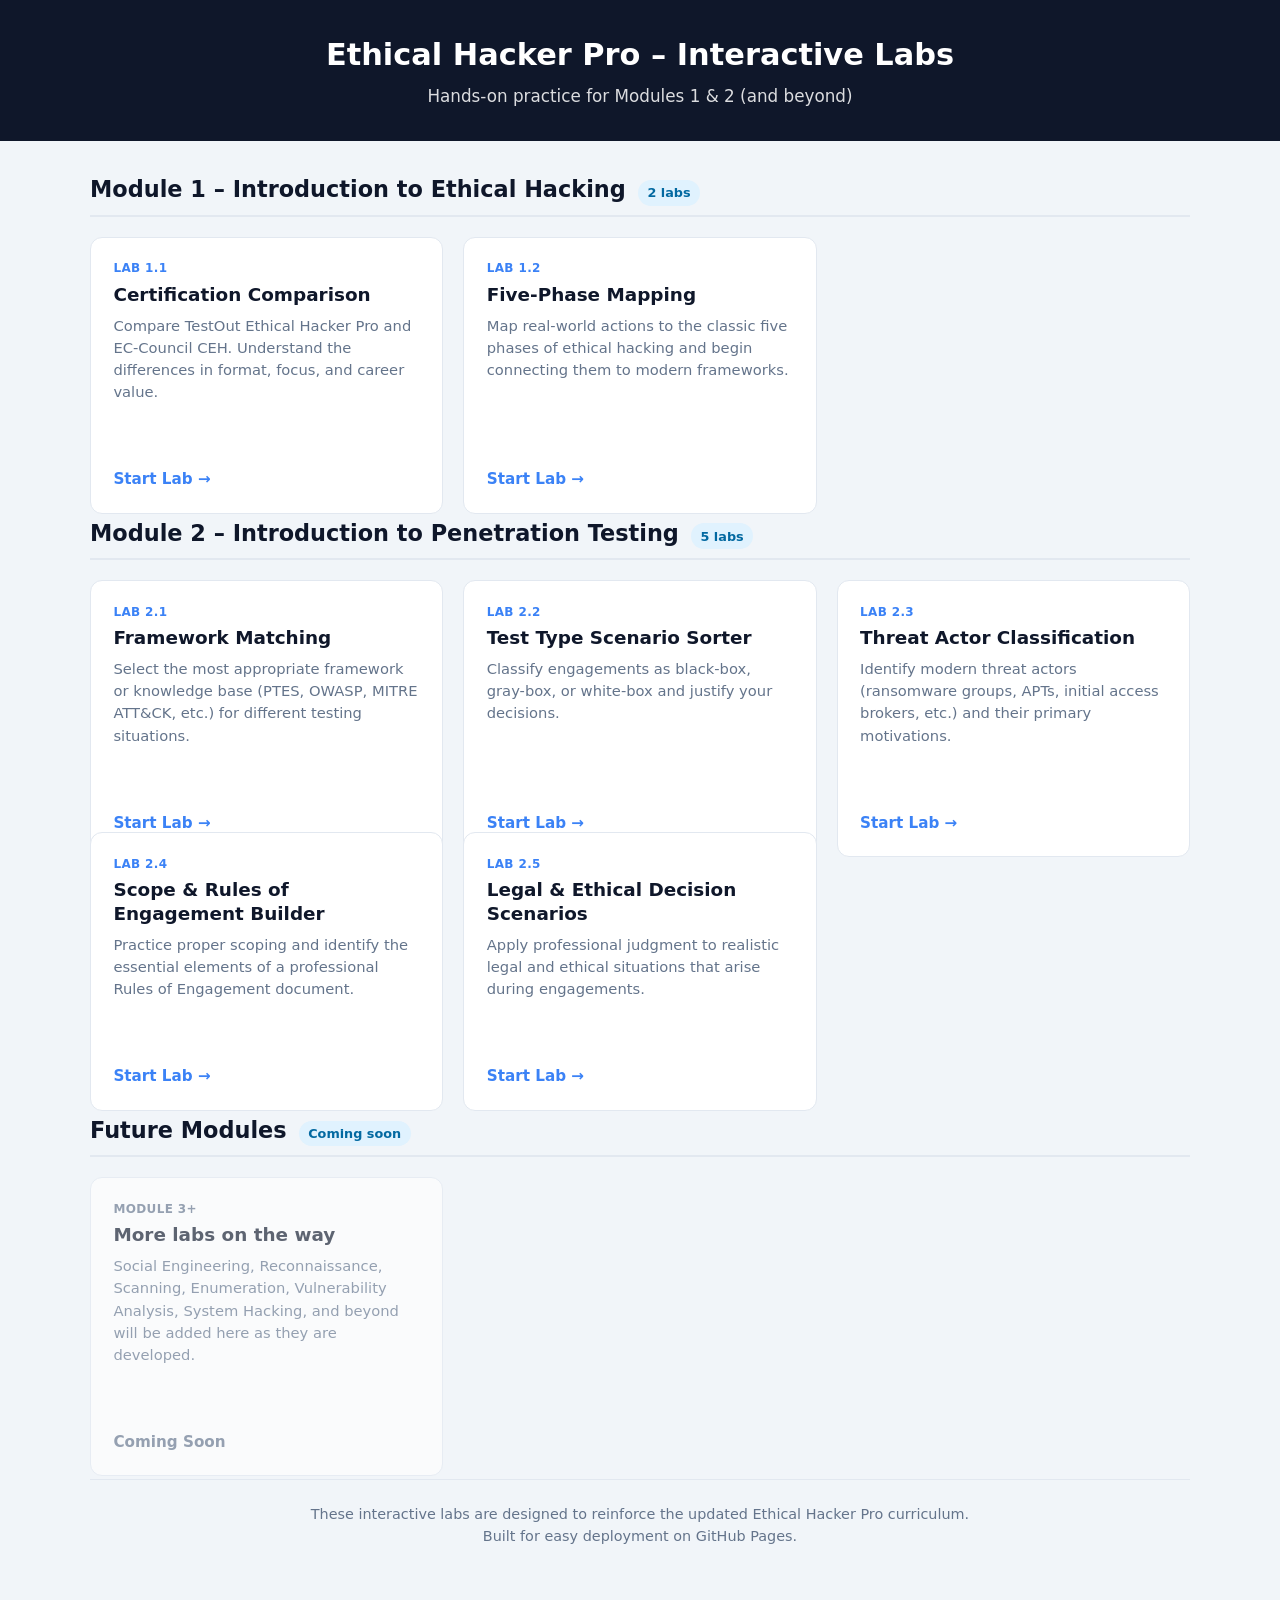
==== index.html @ 16eb5040 "Create index.html" ====
<!DOCTYPE html>
<html lang="en">
<head>
  <meta charset="UTF-8">
  <meta name="viewport" content="width=device-width, initial-scale=1.0">
  <title>Ethical Hacker Pro – Interactive Labs</title>
  <link rel="stylesheet" href="css/lab-styles.css">
  <style>
    :root {
      --primary: #0f172a;
      --accent: #3b82f6;
      --success: #10b981;
      --bg: #f1f5f9;
      --card: #ffffff;
      --text: #1e293b;
      --muted: #64748b;
      --border: #e2e8f0;
    }

    body {
      background: var(--bg);
      color: var(--text);
      font-family: 'Segoe UI', system-ui, -apple-system, sans-serif;
      line-height: 1.5;
      margin: 0;
      padding: 0;
    }

    .page-header {
      background: var(--primary);
      color: white;
      padding: 2rem 1.5rem;
      text-align: center;
    }

    .page-header h1 {
      margin: 0 0 0.4rem 0;
      font-size: 1.9rem;
      font-weight: 700;
    }

    .page-header p {
      margin: 0;
      opacity: 0.85;
      font-size: 1.05rem;
    }

    .container {
      max-width: 1100px;
      margin: 0 auto;
      padding: 2rem 1.25rem 4rem;
    }

    .module-section {
      margin-bottom: 3rem;
    }

    .module-header {
      display: flex;
      align-items: baseline;
      gap: 0.75rem;
      margin-bottom: 1.25rem;
      padding-bottom: 0.5rem;
      border-bottom: 2px solid var(--border);
    }

    .module-header h2 {
      margin: 0;
      font-size: 1.4rem;
      color: var(--primary);
    }

    .module-header .count {
      background: #e0f2fe;
      color: #0369a1;
      font-size: 0.8rem;
      font-weight: 600;
      padding: 0.2rem 0.6rem;
      border-radius: 999px;
    }

    .lab-grid {
      display: grid;
      grid-template-columns: repeat(auto-fill, minmax(300px, 1fr));
      gap: 1.25rem;
    }

    .lab-card {
      background: var(--card);
      border: 1px solid var(--border);
      border-radius: 12px;
      padding: 1.35rem 1.4rem;
      transition: transform 0.18s ease, box-shadow 0.18s ease;
      display: flex;
      flex-direction: column;
      height: 100%;
    }

    .lab-card:hover {
      transform: translateY(-3px);
      box-shadow: 0 10px 25px rgba(0, 0, 0, 0.07);
    }

    .lab-card .lab-number {
      font-size: 0.75rem;
      font-weight: 700;
      color: var(--accent);
      letter-spacing: 0.03em;
      margin-bottom: 0.35rem;
    }

    .lab-card h3 {
      margin: 0 0 0.5rem 0;
      font-size: 1.15rem;
      color: var(--primary);
      line-height: 1.3;
    }

    .lab-card p {
      margin: 0 0 1.25rem 0;
      font-size: 0.92rem;
      color: var(--muted);
      flex-grow: 1;
    }

    .lab-card a {
      display: inline-flex;
      align-items: center;
      gap: 0.35rem;
      color: var(--accent);
      font-weight: 600;
      font-size: 0.95rem;
      text-decoration: none;
      margin-top: auto;
    }

    .lab-card a:hover {
      text-decoration: underline;
    }

    .coming-soon {
      opacity: 0.65;
    }

    .coming-soon .lab-number {
      color: var(--muted);
    }

    .coming-soon a {
      color: var(--muted);
      pointer-events: none;
    }

    .footer-note {
      text-align: center;
      margin-top: 3rem;
      padding-top: 1.5rem;
      border-top: 1px solid var(--border);
      color: var(--muted);
      font-size: 0.9rem;
    }

    @media (max-width: 600px) {
      .page-header h1 { font-size: 1.55rem; }
      .lab-grid { grid-template-columns: 1fr; }
    }
  </style>
</head>
<body>
  <div class="page-header">
    <h1>Ethical Hacker Pro – Interactive Labs</h1>
    <p>Hands-on practice for Modules 1 & 2 (and beyond)</p>
  </div>

  <div class="container">

    <!-- ========== MODULE 1 ========== -->
    <section class="module-section">
      <div class="module-header">
        <h2>Module 1 – Introduction to Ethical Hacking</h2>
        <span class="count">2 labs</span>
      </div>

      <div class="lab-grid">
        <div class="lab-card">
          <div class="lab-number">LAB 1.1</div>
          <h3>Certification Comparison</h3>
          <p>Compare TestOut Ethical Hacker Pro and EC-Council CEH. Understand the differences in format, focus, and career value.</p>
          <a href="module1/01-certification-comparison.html">Start Lab →</a>
        </div>

        <div class="lab-card">
          <div class="lab-number">LAB 1.2</div>
          <h3>Five-Phase Mapping</h3>
          <p>Map real-world actions to the classic five phases of ethical hacking and begin connecting them to modern frameworks.</p>
          <a href="module1/02-five-phase-mapping.html">Start Lab →</a>
        </div>
      </div>
    </section>

    <!-- ========== MODULE 2 ========== -->
    <section class="module-section">
      <div class="module-header">
        <h2>Module 2 – Introduction to Penetration Testing</h2>
        <span class="count">5 labs</span>
      </div>

      <div class="lab-grid">
        <div class="lab-card">
          <div class="lab-number">LAB 2.1</div>
          <h3>Framework Matching</h3>
          <p>Select the most appropriate framework or knowledge base (PTES, OWASP, MITRE ATT&CK, etc.) for different testing situations.</p>
          <a href="module2/01-framework-matching.html">Start Lab →</a>
        </div>

        <div class="lab-card">
          <div class="lab-number">LAB 2.2</div>
          <h3>Test Type Scenario Sorter</h3>
          <p>Classify engagements as black-box, gray-box, or white-box and justify your decisions.</p>
          <a href="module2/02-test-type-sorter.html">Start Lab →</a>
        </div>

        <div class="lab-card">
          <div class="lab-number">LAB 2.3</div>
          <h3>Threat Actor Classification</h3>
          <p>Identify modern threat actors (ransomware groups, APTs, initial access brokers, etc.) and their primary motivations.</p>
          <a href="module2/03-threat-actor-classification.html">Start Lab →</a>
        </div>

        <div class="lab-card">
          <div class="lab-number">LAB 2.4</div>
          <h3>Scope & Rules of Engagement Builder</h3>
          <p>Practice proper scoping and identify the essential elements of a professional Rules of Engagement document.</p>
          <a href="module2/04-scope-roe-builder.html">Start Lab →</a>
        </div>

        <div class="lab-card">
          <div class="lab-number">LAB 2.5</div>
          <h3>Legal & Ethical Decision Scenarios</h3>
          <p>Apply professional judgment to realistic legal and ethical situations that arise during engagements.</p>
          <a href="module2/05-legal-ethical-scenarios.html">Start Lab →</a>
        </div>
      </div>
    </section>

    <!-- ========== FUTURE MODULES (Placeholder structure) ========== -->
    <section class="module-section">
      <div class="module-header">
        <h2>Future Modules</h2>
        <span class="count">Coming soon</span>
      </div>

      <div class="lab-grid">
        <div class="lab-card coming-soon">
          <div class="lab-number">MODULE 3+</div>
          <h3>More labs on the way</h3>
          <p>Social Engineering, Reconnaissance, Scanning, Enumeration, Vulnerability Analysis, System Hacking, and beyond will be added here as they are developed.</p>
          <a href="#">Coming Soon</a>
        </div>
      </div>
    </section>

    <div class="footer-note">
      These interactive labs are designed to reinforce the updated Ethical Hacker Pro curriculum.<br>
      Built for easy deployment on GitHub Pages.
    </div>

  </div>
</body>
</html>
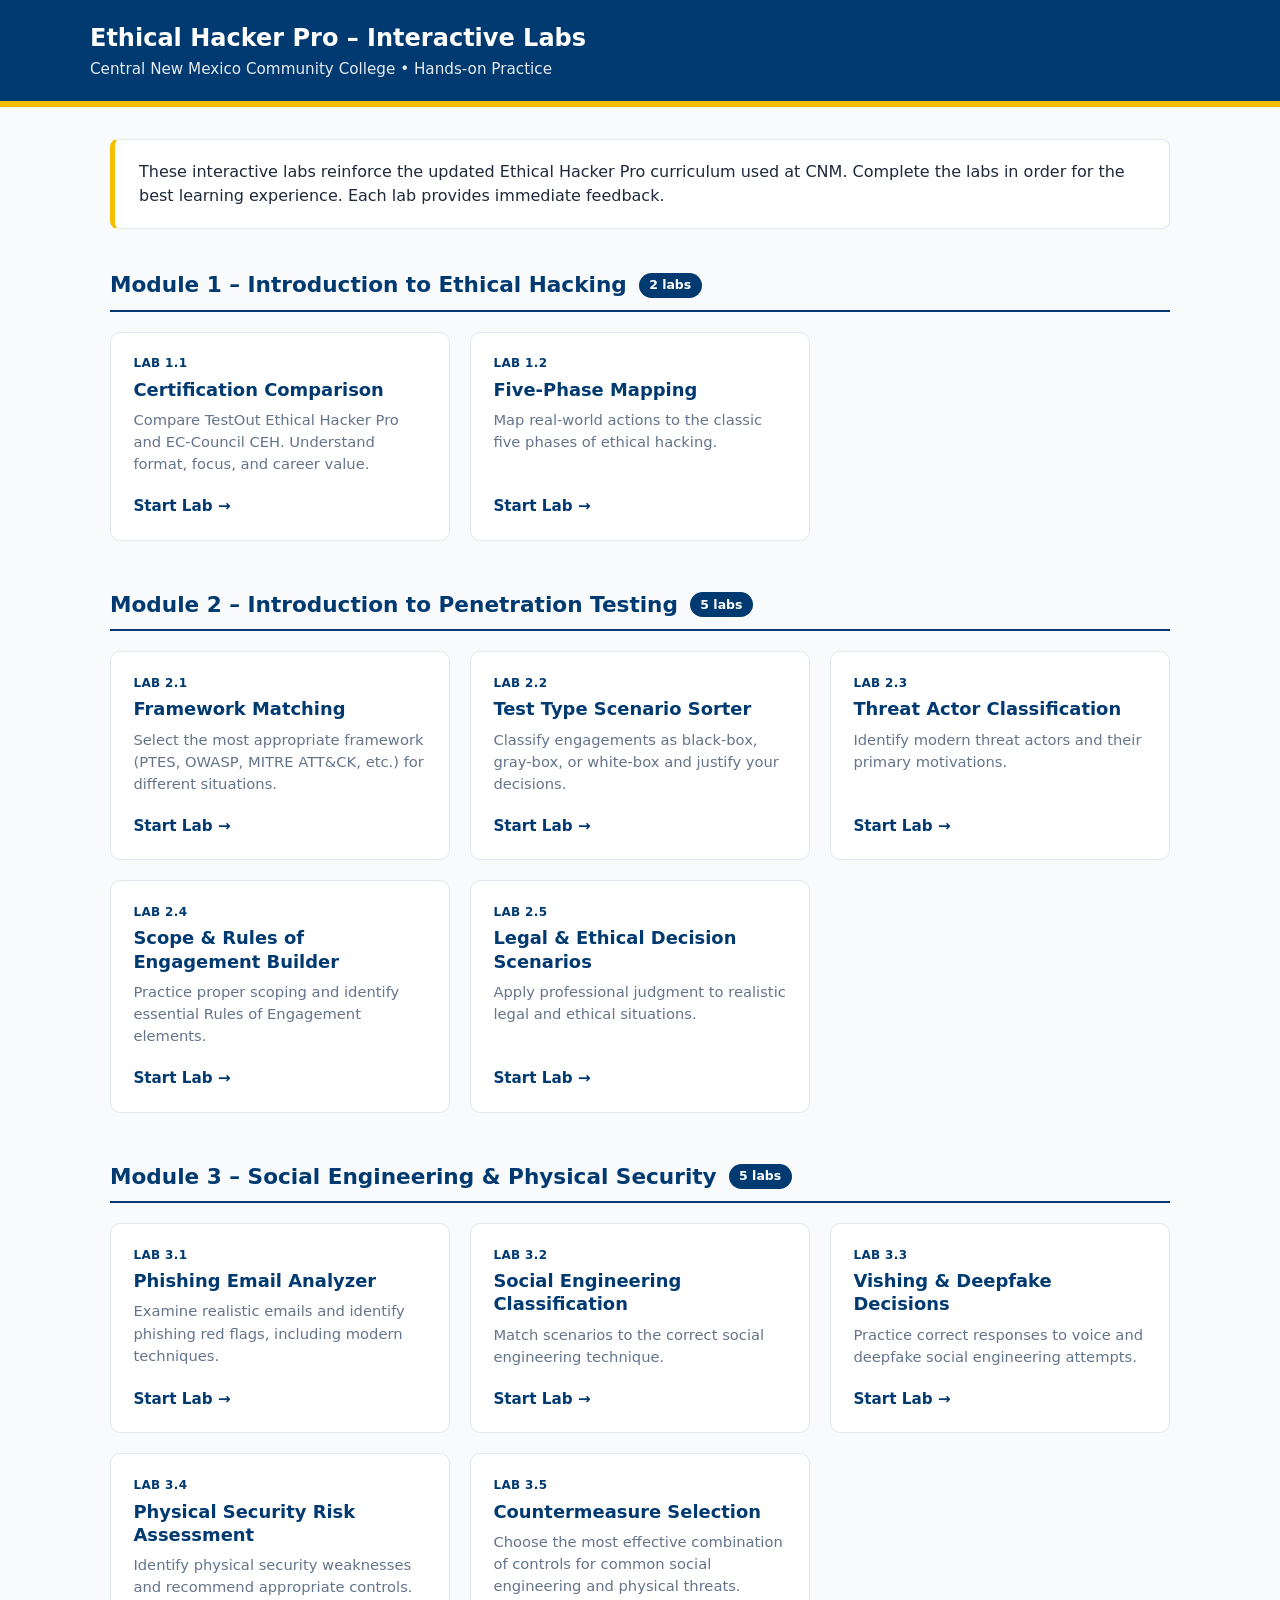
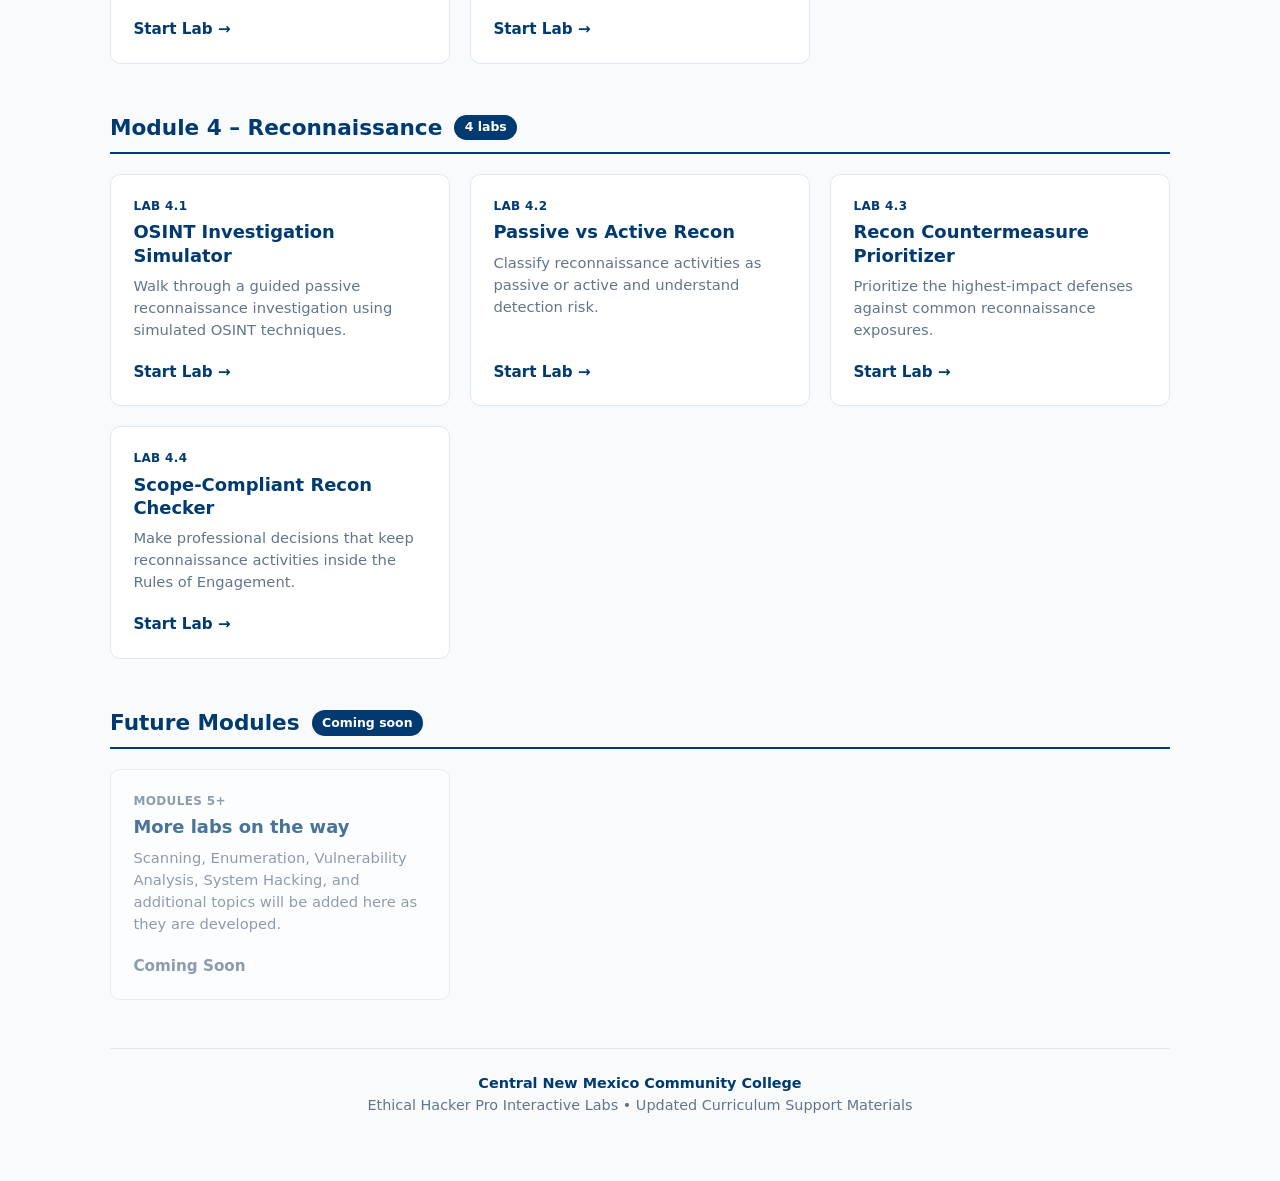
==== commit a6b5fd8c: "Update index.html" ====
--- a/index.html
+++ b/index.html
@@ -3,79 +3,104 @@
 <head>
   <meta charset="UTF-8">
   <meta name="viewport" content="width=device-width, initial-scale=1.0">
-  <title>Ethical Hacker Pro – Interactive Labs</title>
-  <link rel="stylesheet" href="css/lab-styles.css">
+  <title>Ethical Hacker Pro – Interactive Labs | CNM</title>
   <style>
     :root {
-      --primary: #0f172a;
-      --accent: #3b82f6;
-      --success: #10b981;
-      --bg: #f1f5f9;
-      --card: #ffffff;
+      --cnm-navy: #003A70;
+      --cnm-gold: #F6BE00;
+      --cnm-navy-dark: #00264d;
       --text: #1e293b;
       --muted: #64748b;
+      --bg: #f8fafc;
+      --card: #ffffff;
       --border: #e2e8f0;
     }
 
+    * { box-sizing: border-box; margin: 0; padding: 0; }
+
     body {
+      font-family: 'Segoe UI', system-ui, -apple-system, sans-serif;
       background: var(--bg);
       color: var(--text);
-      font-family: 'Segoe UI', system-ui, -apple-system, sans-serif;
       line-height: 1.5;
-      margin: 0;
-      padding: 0;
-    }
-
+    }
+
+    /* Header */
     .page-header {
-      background: var(--primary);
+      background: var(--cnm-navy);
       color: white;
-      padding: 2rem 1.5rem;
-      text-align: center;
-    }
-
-    .page-header h1 {
-      margin: 0 0 0.4rem 0;
-      font-size: 1.9rem;
+      padding: 1.25rem 1.5rem;
+      border-bottom: 6px solid var(--cnm-gold);
+    }
+
+    .header-inner {
+      max-width: 1100px;
+      margin: 0 auto;
+      display: flex;
+      align-items: center;
+      gap: 1.25rem;
+    }
+
+    .logo {
+      height: 56px;
+      width: auto;
+      background: white;
+      border-radius: 6px;
+      padding: 4px 8px;
+    }
+
+    .header-text h1 {
+      font-size: 1.5rem;
       font-weight: 700;
-    }
-
-    .page-header p {
-      margin: 0;
-      opacity: 0.85;
-      font-size: 1.05rem;
-    }
-
+      margin-bottom: 0.15rem;
+    }
+
+    .header-text p {
+      font-size: 0.95rem;
+      opacity: 0.9;
+    }
+
+    /* Main content */
     .container {
       max-width: 1100px;
       margin: 0 auto;
       padding: 2rem 1.25rem 4rem;
     }
 
+    .intro {
+      background: white;
+      border: 1px solid var(--border);
+      border-left: 5px solid var(--cnm-gold);
+      border-radius: 8px;
+      padding: 1.25rem 1.5rem;
+      margin-bottom: 2.5rem;
+    }
+
     .module-section {
       margin-bottom: 3rem;
     }
 
     .module-header {
       display: flex;
-      align-items: baseline;
+      align-items: center;
       gap: 0.75rem;
       margin-bottom: 1.25rem;
       padding-bottom: 0.5rem;
-      border-bottom: 2px solid var(--border);
+      border-bottom: 2px solid var(--cnm-navy);
     }
 
     .module-header h2 {
+      font-size: 1.35rem;
+      color: var(--cnm-navy);
       margin: 0;
-      font-size: 1.4rem;
-      color: var(--primary);
     }
 
     .module-header .count {
-      background: #e0f2fe;
-      color: #0369a1;
-      font-size: 0.8rem;
+      background: var(--cnm-navy);
+      color: white;
+      font-size: 0.78rem;
       font-weight: 600;
-      padding: 0.2rem 0.6rem;
+      padding: 0.2rem 0.65rem;
       border-radius: 999px;
     }
 
@@ -88,38 +113,37 @@
     .lab-card {
       background: var(--card);
       border: 1px solid var(--border);
-      border-radius: 12px;
+      border-radius: 10px;
       padding: 1.35rem 1.4rem;
-      transition: transform 0.18s ease, box-shadow 0.18s ease;
       display: flex;
       flex-direction: column;
-      height: 100%;
+      transition: transform 0.18s ease, box-shadow 0.18s ease;
     }
 
     .lab-card:hover {
       transform: translateY(-3px);
-      box-shadow: 0 10px 25px rgba(0, 0, 0, 0.07);
-    }
-
-    .lab-card .lab-number {
+      box-shadow: 0 10px 25px rgba(0, 58, 112, 0.12);
+    }
+
+    .lab-number {
       font-size: 0.75rem;
       font-weight: 700;
-      color: var(--accent);
+      color: var(--cnm-navy);
       letter-spacing: 0.03em;
       margin-bottom: 0.35rem;
     }
 
     .lab-card h3 {
+      font-size: 1.12rem;
+      color: var(--cnm-navy);
       margin: 0 0 0.5rem 0;
-      font-size: 1.15rem;
-      color: var(--primary);
       line-height: 1.3;
     }
 
     .lab-card p {
-      margin: 0 0 1.25rem 0;
       font-size: 0.92rem;
       color: var(--muted);
+      margin: 0 0 1.25rem 0;
       flex-grow: 1;
     }
 
@@ -127,7 +151,7 @@
       display: inline-flex;
       align-items: center;
       gap: 0.35rem;
-      color: var(--accent);
+      color: var(--cnm-navy);
       font-weight: 600;
       font-size: 0.95rem;
       text-decoration: none;
@@ -135,11 +159,12 @@
     }
 
     .lab-card a:hover {
+      color: #00264d;
       text-decoration: underline;
     }
 
     .coming-soon {
-      opacity: 0.65;
+      opacity: 0.7;
     }
 
     .coming-soon .lab-number {
@@ -151,7 +176,7 @@
       pointer-events: none;
     }
 
-    .footer-note {
+    .footer {
       text-align: center;
       margin-top: 3rem;
       padding-top: 1.5rem;
@@ -160,19 +185,38 @@
       font-size: 0.9rem;
     }
 
+    .footer strong {
+      color: var(--cnm-navy);
+    }
+
     @media (max-width: 600px) {
-      .page-header h1 { font-size: 1.55rem; }
+      .header-inner { flex-direction: column; text-align: center; }
+      .header-text h1 { font-size: 1.3rem; }
       .lab-grid { grid-template-columns: 1fr; }
     }
   </style>
 </head>
 <body>
-  <div class="page-header">
-    <h1>Ethical Hacker Pro – Interactive Labs</h1>
-    <p>Hands-on practice for Modules 1 & 2 (and beyond)</p>
-  </div>
+
+  <!-- Header with CNM branding -->
+  <header class="page-header">
+    <div class="header-inner">
+      <!-- Place official CNM logo at images/cnm-logo.png -->
+      <img src="images/cnm-logo.png" alt="Central New Mexico Community College" class="logo"
+           onerror="this.style.display='none'">
+      <div class="header-text">
+        <h1>Ethical Hacker Pro – Interactive Labs</h1>
+        <p>Central New Mexico Community College • Hands-on Practice</p>
+      </div>
+    </div>
+  </header>
 
   <div class="container">
+
+    <div class="intro">
+      These interactive labs reinforce the updated Ethical Hacker Pro curriculum used at CNM. 
+      Complete the labs in order for the best learning experience. Each lab provides immediate feedback.
+    </div>
 
     <!-- ========== MODULE 1 ========== -->
     <section class="module-section">
@@ -180,19 +224,17 @@
         <h2>Module 1 – Introduction to Ethical Hacking</h2>
         <span class="count">2 labs</span>
       </div>
-
       <div class="lab-grid">
         <div class="lab-card">
           <div class="lab-number">LAB 1.1</div>
           <h3>Certification Comparison</h3>
-          <p>Compare TestOut Ethical Hacker Pro and EC-Council CEH. Understand the differences in format, focus, and career value.</p>
+          <p>Compare TestOut Ethical Hacker Pro and EC-Council CEH. Understand format, focus, and career value.</p>
           <a href="module1/01-certification-comparison.html">Start Lab →</a>
         </div>
-
         <div class="lab-card">
           <div class="lab-number">LAB 1.2</div>
           <h3>Five-Phase Mapping</h3>
-          <p>Map real-world actions to the classic five phases of ethical hacking and begin connecting them to modern frameworks.</p>
+          <p>Map real-world actions to the classic five phases of ethical hacking.</p>
           <a href="module1/02-five-phase-mapping.html">Start Lab →</a>
         </div>
       </div>
@@ -204,65 +246,133 @@
         <h2>Module 2 – Introduction to Penetration Testing</h2>
         <span class="count">5 labs</span>
       </div>
-
       <div class="lab-grid">
         <div class="lab-card">
           <div class="lab-number">LAB 2.1</div>
           <h3>Framework Matching</h3>
-          <p>Select the most appropriate framework or knowledge base (PTES, OWASP, MITRE ATT&CK, etc.) for different testing situations.</p>
+          <p>Select the most appropriate framework (PTES, OWASP, MITRE ATT&CK, etc.) for different situations.</p>
           <a href="module2/01-framework-matching.html">Start Lab →</a>
         </div>
-
         <div class="lab-card">
           <div class="lab-number">LAB 2.2</div>
           <h3>Test Type Scenario Sorter</h3>
           <p>Classify engagements as black-box, gray-box, or white-box and justify your decisions.</p>
           <a href="module2/02-test-type-sorter.html">Start Lab →</a>
         </div>
-
         <div class="lab-card">
           <div class="lab-number">LAB 2.3</div>
           <h3>Threat Actor Classification</h3>
-          <p>Identify modern threat actors (ransomware groups, APTs, initial access brokers, etc.) and their primary motivations.</p>
+          <p>Identify modern threat actors and their primary motivations.</p>
           <a href="module2/03-threat-actor-classification.html">Start Lab →</a>
         </div>
-
         <div class="lab-card">
           <div class="lab-number">LAB 2.4</div>
           <h3>Scope & Rules of Engagement Builder</h3>
-          <p>Practice proper scoping and identify the essential elements of a professional Rules of Engagement document.</p>
+          <p>Practice proper scoping and identify essential Rules of Engagement elements.</p>
           <a href="module2/04-scope-roe-builder.html">Start Lab →</a>
         </div>
-
         <div class="lab-card">
           <div class="lab-number">LAB 2.5</div>
           <h3>Legal & Ethical Decision Scenarios</h3>
-          <p>Apply professional judgment to realistic legal and ethical situations that arise during engagements.</p>
+          <p>Apply professional judgment to realistic legal and ethical situations.</p>
           <a href="module2/05-legal-ethical-scenarios.html">Start Lab →</a>
         </div>
       </div>
     </section>
 
-    <!-- ========== FUTURE MODULES (Placeholder structure) ========== -->
+    <!-- ========== MODULE 3 ========== -->
+    <section class="module-section">
+      <div class="module-header">
+        <h2>Module 3 – Social Engineering & Physical Security</h2>
+        <span class="count">5 labs</span>
+      </div>
+      <div class="lab-grid">
+        <div class="lab-card">
+          <div class="lab-number">LAB 3.1</div>
+          <h3>Phishing Email Analyzer</h3>
+          <p>Examine realistic emails and identify phishing red flags, including modern techniques.</p>
+          <a href="module3/01-phishing-email-analyzer.html">Start Lab →</a>
+        </div>
+        <div class="lab-card">
+          <div class="lab-number">LAB 3.2</div>
+          <h3>Social Engineering Classification</h3>
+          <p>Match scenarios to the correct social engineering technique.</p>
+          <a href="module3/02-social-engineering-classification.html">Start Lab →</a>
+        </div>
+        <div class="lab-card">
+          <div class="lab-number">LAB 3.3</div>
+          <h3>Vishing & Deepfake Decisions</h3>
+          <p>Practice correct responses to voice and deepfake social engineering attempts.</p>
+          <a href="module3/03-vishing-deepfake-decisions.html">Start Lab →</a>
+        </div>
+        <div class="lab-card">
+          <div class="lab-number">LAB 3.4</div>
+          <h3>Physical Security Risk Assessment</h3>
+          <p>Identify physical security weaknesses and recommend appropriate controls.</p>
+          <a href="module3/04-physical-security-assessment.html">Start Lab →</a>
+        </div>
+        <div class="lab-card">
+          <div class="lab-number">LAB 3.5</div>
+          <h3>Countermeasure Selection</h3>
+          <p>Choose the most effective combination of controls for common social engineering and physical threats.</p>
+          <a href="module3/05-countermeasure-selection.html">Start Lab →</a>
+        </div>
+      </div>
+    </section>
+
+    <!-- ========== MODULE 4 ========== -->
+    <section class="module-section">
+      <div class="module-header">
+        <h2>Module 4 – Reconnaissance</h2>
+        <span class="count">4 labs</span>
+      </div>
+      <div class="lab-grid">
+        <div class="lab-card">
+          <div class="lab-number">LAB 4.1</div>
+          <h3>OSINT Investigation Simulator</h3>
+          <p>Walk through a guided passive reconnaissance investigation using simulated OSINT techniques.</p>
+          <a href="module4/01-osint-investigation-simulator.html">Start Lab →</a>
+        </div>
+        <div class="lab-card">
+          <div class="lab-number">LAB 4.2</div>
+          <h3>Passive vs Active Recon</h3>
+          <p>Classify reconnaissance activities as passive or active and understand detection risk.</p>
+          <a href="module4/02-passive-vs-active-recon.html">Start Lab →</a>
+        </div>
+        <div class="lab-card">
+          <div class="lab-number">LAB 4.3</div>
+          <h3>Recon Countermeasure Prioritizer</h3>
+          <p>Prioritize the highest-impact defenses against common reconnaissance exposures.</p>
+          <a href="module4/03-recon-countermeasure-prioritizer.html">Start Lab →</a>
+        </div>
+        <div class="lab-card">
+          <div class="lab-number">LAB 4.4</div>
+          <h3>Scope-Compliant Recon Checker</h3>
+          <p>Make professional decisions that keep reconnaissance activities inside the Rules of Engagement.</p>
+          <a href="module4/04-scope-compliant-recon-checker.html">Start Lab →</a>
+        </div>
+      </div>
+    </section>
+
+    <!-- Future modules placeholder -->
     <section class="module-section">
       <div class="module-header">
         <h2>Future Modules</h2>
         <span class="count">Coming soon</span>
       </div>
-
       <div class="lab-grid">
         <div class="lab-card coming-soon">
-          <div class="lab-number">MODULE 3+</div>
+          <div class="lab-number">MODULES 5+</div>
           <h3>More labs on the way</h3>
-          <p>Social Engineering, Reconnaissance, Scanning, Enumeration, Vulnerability Analysis, System Hacking, and beyond will be added here as they are developed.</p>
+          <p>Scanning, Enumeration, Vulnerability Analysis, System Hacking, and additional topics will be added here as they are developed.</p>
           <a href="#">Coming Soon</a>
         </div>
       </div>
     </section>
 
-    <div class="footer-note">
-      These interactive labs are designed to reinforce the updated Ethical Hacker Pro curriculum.<br>
-      Built for easy deployment on GitHub Pages.
+    <div class="footer">
+      <strong>Central New Mexico Community College</strong><br>
+      Ethical Hacker Pro Interactive Labs • Updated Curriculum Support Materials
     </div>
 
   </div>
